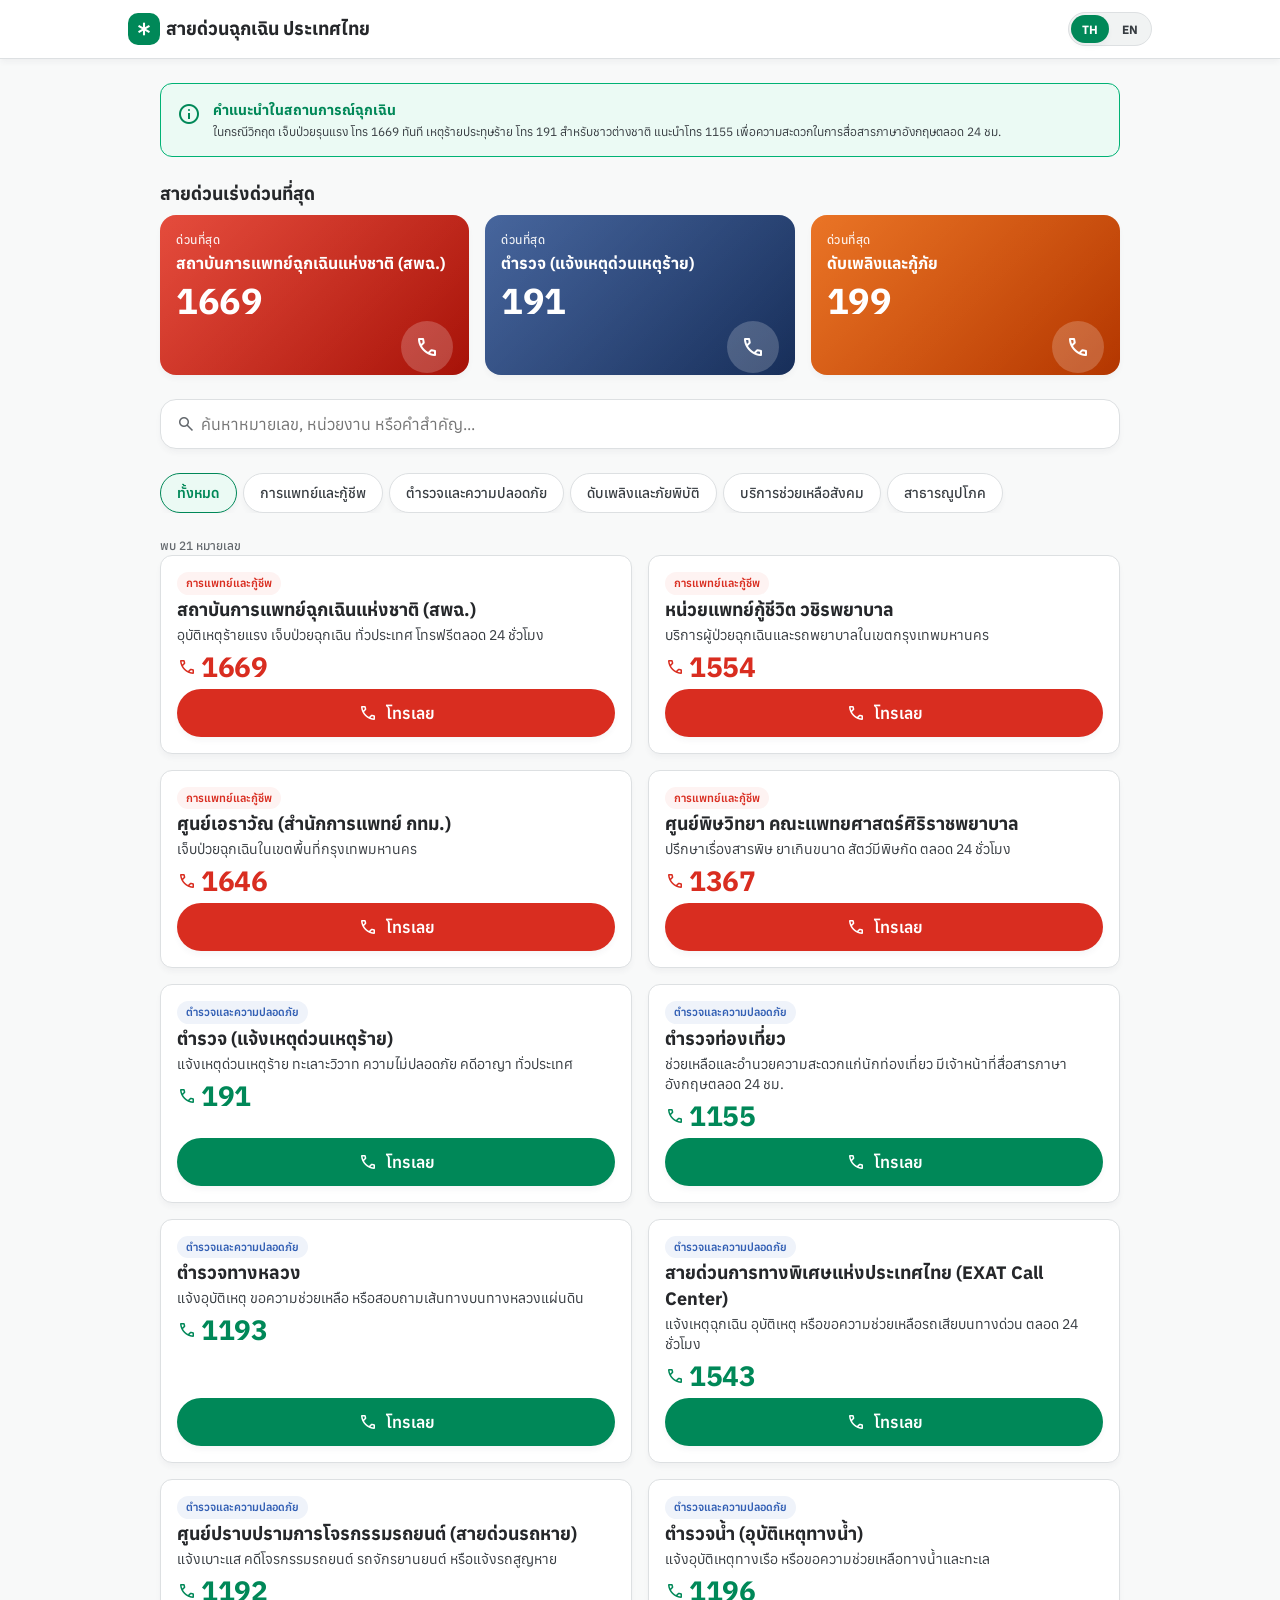
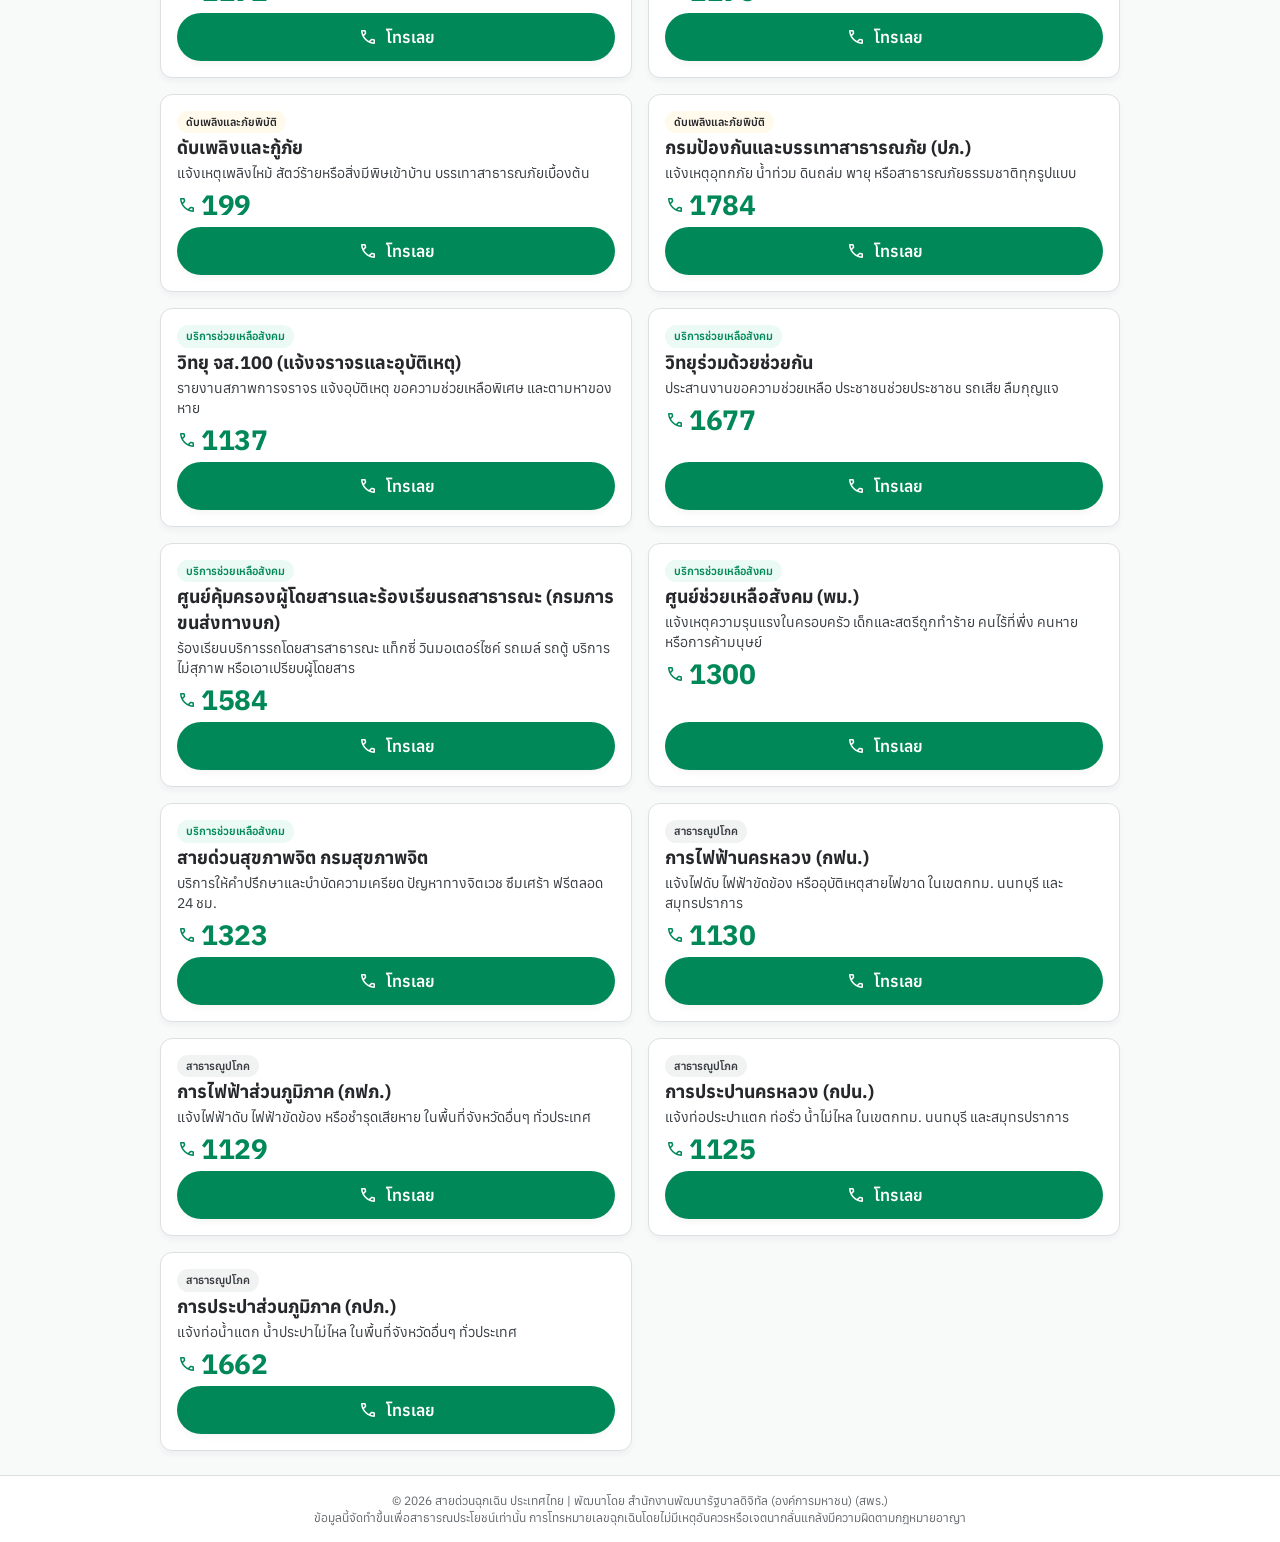
==== simple-sdk.html @ 2b245979 "feat: add simple-sdk.html with s=profile openMiniApp logic" ====
<!DOCTYPE html>
<html lang="th">
<head>
  <meta charset="UTF-8">
  <meta name="viewport" content="width=device-width, initial-scale=1.0">
  
  <!-- Primary Meta Tags -->
  <title>สายด่วนฉุกเฉิน ประเทศไทย | Thailand Emergency Hotlines</title>
  <meta name="title" content="สายด่วนฉุกเฉิน ประเทศไทย | Thailand Emergency Hotlines">
  <meta name="description" content="โทรออกทันทีในหนึ่งคลิก รวบรวมหมายเลขสายด่วนฉุกเฉินที่จำเป็นที่สุดสำหรับทุกคนในประเทศไทย เช่น กู้ชีพ 1669, ตำรวจ 191, ดับเพลิง 199, ตำรวจท่องเที่ยว 1155 และอื่น ๆ ครอบคลุมบริการทางการแพทย์ ความปลอดภัย คดีอาญา และสาธารณูปโภค">
  <meta name="keywords" content="สายด่วน, เบอร์ฉุกเฉิน, เบอร์โทรฉุกเฉิน, ประเทศไทย, 1669, 191, 199, 1155, ดับเพลิง, ตำรวจ, กู้ชีพ, โรงพยาบาล, รถพยาบาล, ไฟดับ, น้ำไม่ไหล, จส100">
  <meta name="author" content="CZP Citizen Portal">
  <meta name="robots" content="index, follow">
  
  <!-- Open Graph / Facebook -->
  <meta property="og:type" content="website">
  <meta property="og:url" content="https://emergency-call-th.web.app/">
  <meta property="og:title" content="สายด่วนฉุกเฉิน ประเทศไทย | Thailand Emergency Hotlines">
  <meta property="og:description" content="โทรออกทันทีในหนึ่งคลิก รวบรวมหมายเลขสายด่วนฉุกเฉินที่จำเป็นที่สุดสำหรับทุกคนในประเทศไทย ครอบคลุมการแพทย์ กู้ชีพ ดับเพลิง ตำรวจ และสาธารณูปโภค">
  <meta property="og:image" content="_media/og-image.png">
  <meta property="og:image:alt" content="Thailand Emergency Call List - เบอร์โทรฉุกเฉินไทย">

  <!-- Twitter / X -->
  <meta property="twitter:card" content="summary_large_image">
  <meta property="twitter:url" content="https://emergency-call-th.web.app/">
  <meta property="twitter:title" content="สายด่วนฉุกเฉิน ประเทศไทย | Thailand Emergency Hotlines">
  <meta property="twitter:description" content="โทรออกทันทีในหนึ่งคลิก รวบรวมหมายเลขสายด่วนฉุกเฉินที่จำเป็นที่สุดสำหรับทุกคนในประเทศไทย ครอบคลุมการแพทย์ กู้ชีพ ดับเพลิง ตำรวจ และสาธารณูปโภค">
  <meta property="twitter:image" content="_media/og-image.png">

  <!-- Stylings -->
  <link rel="stylesheet" href="style.css">
  <link rel="stylesheet" href="https://fonts.googleapis.com/css2?family=Material+Symbols+Outlined">
  
  <!-- Favicon -->
  <link rel="apple-touch-icon" sizes="180x180" href="favicon/apple-touch-icon.png">
  <link rel="icon" type="image/png" sizes="32x32" href="favicon/favicon-32x32.png">
  <link rel="icon" type="image/png" sizes="16x16" href="favicon/favicon-16x16.png">
  <link rel="manifest" href="favicon/site.webmanifest">
  <link rel="icon" type="image/x-icon" href="favicon/favicon.ico">

</head>
<body>

  <!-- Screen Reader Announcements (a11y) -->
  <div id="a11y-announcer" class="sr-only" aria-live="polite" aria-atomic="true"></div>

  <div class="app-container">
    
    <!-- Sticky Header -->
    <header class="sticky-header">
      <div class="header-content">
        <a href="#" class="logo-container" aria-label="Thailand Emergency Hotlines Home">
          <div class="logo-icon" aria-hidden="true">
            <!-- Red Cross / Shield Icon -->
            <span class="material-symbols-outlined">emergency</span>
          </div>
          <div class="logo-text">
            <h1 id="main-title">สายด่วนฉุกเฉิน ประเทศไทย</h1>
            <p id="main-subtitle">โทรออกทันทีในหนึ่งคลิก เฉพาะหมายเลขที่จำเป็น</p>
          </div>
        </a>
        
        <!-- Language Selectors -->
        <div class="header-actions">
          <nav aria-label="Language Selector">
            <button id="lang-th" class="btn-toggle active" aria-label="เปลี่ยนภาษาเป็นไทย">TH</button>
            <button id="lang-en" class="btn-toggle" aria-label="Change language to English">EN</button>
          </nav>
        </div>
      </div>
    </header>

    <!-- Main Content Panel -->
    <main class="main-content">
      
      <!-- Security Guideline Banner -->
      <article class="info-banner" aria-labelledby="info-banner-title">
        <div class="info-banner-icon" aria-hidden="true">
          <span class="material-symbols-outlined">info</span>
        </div>
        <div class="info-banner-text">
          <h3 id="info-banner-title">คำแนะนำในสถานการณ์ฉุกเฉิน</h3>
          <p id="info-banner-desc">ในกรณีวิกฤต เจ็บป่วยรุนแรง โทร 1669 ทันที เหตุร้ายประทุษร้าย โทร 191 สำหรับชาวต่างชาติ แนะนำโทร 1155 เพื่อความสะดวกในการสื่อสารภาษาอังกฤษตลอด 24 ชม.</p>
        </div>
      </article>

      <!-- Quick Emergency Calling Grid -->
      <section class="quick-calls-section" aria-labelledby="quick-call-title">
        <h2 id="quick-call-title" class="section-title">
          <span class="material-symbols-outlined">error</span>
          สายด่วนเร่งด่วนที่สุด
        </h2>
        <div class="quick-calls-grid" id="quick-calls-container">
          <!-- Populated by JavaScript -->
        </div>
      </section>

      <!-- Interactive Search -->
      <section class="search-section" aria-label="Search Container">
        <div class="search-wrapper">
          <span class="search-icon" aria-hidden="true">
            <span class="material-symbols-outlined">search</span>
          </span>
          <input type="search" id="search-bar" class="search-input" placeholder="ค้นหาหมายเลข, หน่วยงาน หรือคีย์เวิร์ด..." aria-label="ค้นหาเบอร์โทรศัพท์ฉุกเฉิน">
          <button id="clear-search-btn" class="search-clear-btn" type="button" aria-label="ล้างคำค้นหา">
            <span class="material-symbols-outlined">close</span>
          </button>
        </div>
      </section>

      <!-- Category Filter Tabs Navigation -->
      <nav class="category-nav" aria-label="หมวดหมู่สายด่วน">
        <ul class="category-list" id="category-list" role="tablist">
          <!-- Populated by JavaScript -->
        </ul>
      </nav>

      <!-- Standard Emergency Hotlines Cards Grid -->
      <section class="results-section" aria-label="Emergency Hotlines List">
        <div class="results-header">
          <span id="results-count" aria-live="polite">กำลังโหลดสายด่วน...</span>
        </div>
        
        <div class="numbers-grid" id="numbers-grid">
          <!-- Populated by JavaScript -->
        </div>

        <!-- Empty State Container -->
        <div class="empty-state" id="empty-state" style="display: none;">
          <div class="empty-state-icon" aria-hidden="true">
            <span class="material-symbols-outlined">search_off</span>
          </div>
          <h3 class="empty-state-title" id="empty-state-title">ไม่พบข้อมูลที่ตรงกับการค้นหา</h3>
          <p class="empty-state-desc" id="empty-state-desc">ลองพิมพ์คำสำคัญอื่น หรือรีเซ็ตการค้นหา</p>
        </div>
      </section>

    </main>

    <!-- Page Footer -->
    <footer class="sticky-footer">
      <div class="footer-content">
        <div id="footer-text">&copy; 2026 สายด่วนฉุกเฉิน ประเทศไทย</div>
        <div id="footer-disclaimer" class="footer-disclaimer">ข้อมูลนี้จัดทำขึ้นเพื่อสาธารณประโยชน์เท่านั้น การโทรหมายเลขฉุกเฉินโดยไม่มีเหตุอันควรมีความผิดตามกฎหมาย</div>
      </div>
    </footer>

  <!-- Scripts -->
  <script src="https://czp.dga.or.th/cportal/sdk/iu/v5/sdk.js"></script>
  <script src="app.js" defer></script>
  <script>
    document.addEventListener("DOMContentLoaded", () => {
      // Intercept any click leading to tel:1669
      document.addEventListener("click", (e) => {
        const callLink = e.target.closest('a[href^="tel:1669"]');
        if (callLink) {
          const urlParams = new URLSearchParams(window.location.search);
          if (urlParams.get('s') === 'profile') {
            e.preventDefault();
            if (window.openMiniApp) {
              window.openMiniApp("xxxxx");
            } else {
              console.warn("window.openMiniApp is not defined, calling 1669 directly.");
              window.location.href = "tel:1669";
            }
          }
        }
      });
    });
  </script>
</body>
</html>
---- style.css ----
@import url('https://fonts.googleapis.com/css2?family=Anuphan:wght@100;200;300;400;500;600;700;800;900&display=swap');

.material-symbols-outlined {
  font-size: 24px;
  width: 1em;
  height: 1em;
  display: inline-flex;
  align-items: center;
  justify-content: center;
  vertical-align: middle;
  line-height: 1;
}

/* Material Symbols Overrides by Selector */
.search-icon .material-symbols-outlined {
  font-size: 20px;
}

.search-clear-btn .material-symbols-outlined {
  font-size: 18px;
}

.empty-state-icon .material-symbols-outlined {
  font-size: 48px;
}

.patient-card-icon .material-symbols-outlined {
  font-size: 28px;
}

.upload-icon {
  font-size: 28px;
  width: 28px;
  height: 28px;
}

.photo-remove-btn .material-symbols-outlined {
  font-size: 18px;
}

.location-banner-icon .material-symbols-outlined {
  font-size: 24px;
}

:root {
  /* Colors - Palette Tokens */
  --primary-30-base: #008858;
  --primary-40: #00b274;
  --primary-95: #ebfaf4;
  --secondary-40-main: #325fb4;
  --secondary-90: #dfe7f6;
  --secondary-95: #eff3fa;
  --neutral-0: #000000;
  --neutral-10: #151618;
  --neutral-20: #25272a;
  --neutral-25: #2a2d31;
  --neutral-30: #2f3337;
  --neutral-40: #373c41;
  --neutral-50: #3d4349;
  --neutral-60: #62676c;
  --neutral-70: #8b9094;
  --neutral-80: #b4b8bb;
  --neutral-90: #dde0e2;
  --neutral-94: #ebecee;
  --neutral-96: #f1f3f3;
  --neutral-98: #f8f9f9;
  --neutral-100: #ffffff;
  
  --danger-40: #d92d20;
  --danger-95: #fef3f2;
  --positive-50: #17b26a;
  --positive-95: #ecfdf3;
  --warning-50: #f79009;
  --warning-95: #fffaeb;

  /* Semantic Colors */
  --canvas-default: var(--neutral-98);
  --canvas-white: var(--neutral-100);
  --background-primary-dark: var(--primary-30-base);
  --background-primary-lighter: var(--primary-95);
  --background-secondary-medium: var(--secondary-40-main);
  --background-neutral-lighter: var(--neutral-100);
  --background-neutral-light: var(--neutral-98);
  --background-neutral-medium: var(--neutral-96);
  --background-neutral-dark: var(--neutral-94);
  --background-negative-solid: var(--danger-40);
  --background-negative-light: var(--danger-95);
  --background-positive-medium: var(--positive-50);
  --background-positive-light: var(--positive-95);
  --background-warning-medium: var(--warning-50);
  --background-warning-light: var(--warning-95);

  --foreground-neutral-default: var(--neutral-20);
  --foreground-neutral-light: var(--neutral-40);
  --foreground-neutral-lighter: var(--neutral-60);
  --foreground-primary-default: var(--primary-30-base);
  --foreground-secondary-default: var(--secondary-40-main);
  --foreground-negative-default: var(--danger-40);
  
  --stroke-neutral-default: var(--neutral-90);
  --stroke-neutral-lighter: var(--neutral-94);
  --stroke-primary-default: var(--primary-30-base);

  /* Spacing Scale */
  --spacing-none: 0px;
  --spacing-xxs: 2px;
  --spacing-xs: 4px;
  --spacing-sm: 6px;
  --spacing-md: 8px;
  --spacing-lg: 12px;
  --spacing-xl: 16px;
  --spacing-2xl: 20px;
  --spacing-3xl: 24px;
  --spacing-4xl: 32px;
  --spacing-5xl: 40px;
  --spacing-6xl: 48px;

  /* Border Radius Scale */
  --radius-none: 0px;
  --radius-xxs: 2px;
  --radius-xs: 4px;
  --radius-sm: 6px;
  --radius-md: 8px;
  --radius-lg: 10px;
  --radius-xl: 12px;
  --radius-2xl: 16px;
  --radius-3xl: 20px;
  --radius-4xl: 24px;
  --radius-full: 1000px;

  /* Shadows */
  --shadow-custom: 0 4px 6px -1px rgba(62, 67, 76, 0.05);
  --shadow-custom-lg: 0 10px 15px -3px rgba(62, 67, 76, 0.1), 0 4px 6px -2px rgba(62, 67, 76, 0.05);
  --shadow-custom-xl: 0 20px 25px -5px rgba(62, 67, 76, 0.1), 0 10px 10px -5px rgba(62, 67, 76, 0.04);

  /* Typography scale */
  --font-size-label-s: 11px;     --line-height-label-s: 16px;
  --font-size-body-s: 12px;      --line-height-body-s: 16px;
  --font-size-label-m: 12px;     --line-height-label-m: 18px;
  --font-size-title-s: 14px;     --line-height-title-s: 20px;
  --font-size-body-m: 14px;      --line-height-body-m: 20px;
  --font-size-label-l: 14px;     --line-height-label-l: 21px;
  --font-size-title-m: 16px;     --line-height-title-m: 24px;
  --font-size-body-l: 16px;      --line-height-body-l: 24px;
  --font-size-label-xl: 16px;    --line-height-label-xl: 24px;
  --font-size-title-l: 18px;     --line-height-title-l: 26px;
  --font-size-headline-s: 24px;  --line-height-headline-s: 32px;
  --font-size-headline-m: 28px;  --line-height-headline-m: 36px;
  --font-size-headline-l: 32px;  --line-height-headline-l: 40px;
  --font-size-display-s: 36px;   --line-height-display-s: 44px;
}

/* Global Reset & Base */
*, *::before, *::after {
  box-sizing: border-box;
  margin: 0;
  padding: 0;
}

body {
  font-family: 'Anuphan', -apple-system, BlinkMacSystemFont, "Segoe UI", Roboto, Helvetica, Arial, sans-serif;
  background-color: var(--canvas-default);
  color: var(--foreground-neutral-default);
  line-height: 1.5;
  -webkit-font-smoothing: antialiased;
  -moz-osx-font-smoothing: grayscale;
}

/* Scrollbar styling */
::-webkit-scrollbar {
  width: 6px;
  height: 6px;
}
::-webkit-scrollbar-track {
  background: var(--background-neutral-light);
}
::-webkit-scrollbar-thumb {
  background: var(--stroke-neutral-default);
  border-radius: var(--radius-full);
}
::-webkit-scrollbar-thumb:hover {
  background: var(--foreground-neutral-lighter);
}

/* Screen reader only utility class */
.sr-only {
  position: absolute;
  width: 1px;
  height: 1px;
  padding: 0;
  margin: -1px;
  overflow: hidden;
  clip: rect(0, 0, 0, 0);
  white-space: nowrap;
  border-width: 0;
}

/* Page Layout */
.app-container {
  display: flex;
  flex-direction: column;
  min-height: 100vh;
}

.sticky-header {
  position: sticky;
  top: 0;
  z-index: 100;
  background-color: var(--background-neutral-lighter);
  border-bottom: 1px solid var(--stroke-neutral-default);
  box-shadow: var(--shadow-custom);
  padding: var(--spacing-md) var(--spacing-xl);
}

.header-content {
  display: flex;
  justify-content: space-between;
  align-items: center;
  max-width: 1024px;
  margin: 0 auto;
  width: 100%;
}

.logo-container {
  display: flex;
  align-items: center;
  gap: var(--spacing-sm);
  text-decoration: none;
  color: inherit;
}

.logo-icon {
  background-color: var(--background-primary-dark);
  color: var(--neutral-100);
  width: 32px;
  height: 32px;
  border-radius: var(--radius-lg);
  display: flex;
  align-items: center;
  justify-content: center;
  flex-shrink: 0;
  transition: all 0.2s ease;
}

.logo-icon svg,
.logo-icon .material-symbols-outlined {
  width: 18px;
  height: 18px;
  font-size: 18px;
  fill: currentColor;
}

.logo-text h1 {
  font-size: 14px;
  line-height: 1.2;
  font-weight: 700;
  color: var(--foreground-neutral-default);
  white-space: nowrap;
  transition: all 0.2s ease;
}

.logo-text p {
  display: none;
  font-size: var(--font-size-label-s);
  line-height: var(--line-height-label-s);
  color: var(--foreground-neutral-lighter);
}

/* Action Controls & Unified Segmented Language Toggle */
.header-actions {
  display: flex;
  align-items: center;
}

.header-actions nav {
  display: flex;
  background-color: var(--background-neutral-medium);
  border: 1px solid var(--stroke-neutral-default);
  border-radius: var(--radius-full);
  padding: 2px;
  gap: 2px;
}

.btn-toggle {
  background-color: transparent;
  border: none;
  color: var(--foreground-neutral-light);
  cursor: pointer;
  font-family: inherit;
  font-size: var(--font-size-label-m);
  font-weight: 700;
  height: 28px;
  width: 38px;
  padding: 0;
  border-radius: var(--radius-full);
  display: flex;
  align-items: center;
  justify-content: center;
  transition: all 0.2s cubic-bezier(0.16, 1, 0.3, 1);
}

.btn-toggle:hover {
  color: var(--foreground-neutral-default);
}

.btn-toggle:focus-visible {
  outline: 2px solid var(--stroke-primary-default);
  outline-offset: 2px;
}

.btn-toggle.active {
  background-color: var(--background-primary-dark);
  color: var(--neutral-100);
  box-shadow: var(--shadow-custom);
}

/* Responsive adjustments for extremely small screens */
@media (max-width: 360px) {
  .logo-text h1 {
    font-size: 12px;
  }
  .logo-icon {
    width: 28px;
    height: 28px;
  }
  .logo-icon svg,
  .logo-icon .material-symbols-outlined {
    width: 14px;
    height: 14px;
    font-size: 14px;
  }
}

/* Main Content Wrapper */
.main-content {
  flex: 1;
  padding: var(--spacing-xl);
  max-width: 1024px;
  width: 100%;
  margin: 0 auto;
  display: flex;
  flex-direction: column;
  gap: var(--spacing-2xl);
}

/* Search Bar Styles */
.search-section {
  position: relative;
  width: 100%;
}

.search-wrapper {
  position: relative;
  display: flex;
  align-items: center;
}

.search-icon {
  position: absolute;
  left: var(--spacing-xl);
  color: var(--foreground-neutral-lighter);
  pointer-events: none;
  display: flex;
  align-items: center;
}

.search-input {
  width: 100%;
  padding: var(--spacing-lg) var(--spacing-lg) var(--spacing-lg) calc(var(--spacing-xl) * 2.5);
  font-family: inherit;
  font-size: var(--font-size-body-l);
  line-height: var(--line-height-body-l);
  color: var(--neutral-10);
  background-color: var(--canvas-white);
  border: 1px solid var(--stroke-neutral-default);
  border-radius: var(--radius-2xl);
  box-shadow: var(--shadow-custom);
  transition: all 0.2s ease;
}

.search-input:focus {
  outline: none;
  border-color: var(--stroke-primary-default);
  box-shadow: 0 0 0 4px var(--primary-95);
}

.search-clear-btn {
  position: absolute;
  right: var(--spacing-lg);
  background: none;
  border: none;
  color: var(--foreground-neutral-lighter);
  cursor: pointer;
  padding: var(--spacing-xs);
  border-radius: var(--radius-full);
  display: none; /* Controlled by JS */
  align-items: center;
  justify-content: center;
}

.search-clear-btn:hover {
  background-color: var(--background-neutral-medium);
  color: var(--foreground-neutral-default);
}

/* Info Banner */
.info-banner {
  background-color: var(--background-primary-lighter);
  border: 1px solid var(--primary-40);
  border-radius: var(--radius-xl);
  padding: var(--spacing-xl);
  display: flex;
  gap: var(--spacing-lg);
  align-items: flex-start;
  transition: all 0.3s ease;
}

.info-banner-icon {
  color: var(--foreground-primary-default);
  flex-shrink: 0;
  display: flex;
  align-items: center;
  margin-top: 2px;
}

.info-banner-text h3 {
  font-size: var(--font-size-title-s);
  line-height: var(--line-height-title-s);
  font-weight: 700;
  color: var(--foreground-primary-default);
  margin-bottom: var(--spacing-xs);
}

.info-banner-text p {
  font-size: var(--font-size-body-s);
  line-height: var(--line-height-body-s);
  color: var(--foreground-neutral-light);
}

/* Quick Calls Grid */
.quick-calls-section {
  display: flex;
  flex-direction: column;
  gap: var(--spacing-md);
}

.section-title {
  font-size: var(--font-size-title-l);
  line-height: var(--line-height-title-l);
  font-weight: 700;
  color: var(--foreground-neutral-default);
  display: flex;
  align-items: center;
  gap: var(--spacing-sm);
}

.section-title svg,
.section-title .material-symbols-outlined {
  color: var(--foreground-primary-default);
  font-size: 20px;
}

.quick-calls-grid {
  display: grid;
  grid-template-columns: 1fr;
  gap: var(--spacing-md);
}

/* Quick Card styling */
.quick-card {
  text-decoration: none;
  color: inherit;
  border-radius: var(--radius-2xl);
  padding: var(--spacing-xl);
  display: flex;
  justify-content: space-between;
  align-items: center;
  position: relative;
  overflow: hidden;
  box-shadow: var(--shadow-custom);
  transition: transform 0.2s cubic-bezier(0.16, 1, 0.3, 1), box-shadow 0.2s ease;
}

.quick-card::before {
  content: '';
  position: absolute;
  top: 0;
  left: 0;
  width: 100%;
  height: 100%;
  background: linear-gradient(135deg, rgba(255,255,255,0.15) 0%, rgba(255,255,255,0) 100%);
  pointer-events: none;
}

.quick-card:hover {
  transform: translateY(-2px);
  box-shadow: var(--shadow-custom-lg);
}

.quick-card:active {
  transform: translateY(0);
}

.quick-card:focus-visible {
  outline: 3px solid var(--foreground-neutral-default);
  outline-offset: 2px;
}

/* Themed backgrounds for quick calls */
.quick-card.medical {
  background: linear-gradient(135deg, #e02d1b 0%, #a61208 100%);
  color: var(--neutral-100);
}
.quick-card.police {
  background: linear-gradient(135deg, #274b8c 0%, #172e59 100%);
  color: var(--neutral-100);
}
.quick-card.fire {
  background: linear-gradient(135deg, #e65c00 0%, #b33600 100%);
  color: var(--neutral-100);
}
.quick-card.tourist {
  background: linear-gradient(135deg, #008858 0%, #004d31 100%);
  color: var(--neutral-100);
}

.quick-card-info {
  display: flex;
  flex-direction: column;
  gap: var(--spacing-xxs);
}

.quick-card-label {
  font-size: var(--font-size-label-m);
  font-weight: 500;
  text-transform: uppercase;
  opacity: 0.9;
  letter-spacing: 0.5px;
}

.quick-card-dept {
  font-size: var(--font-size-title-m);
  font-weight: 700;
  line-height: var(--line-height-title-m);
}

.quick-card-number {
  font-size: var(--font-size-display-s);
  font-weight: 900;
  line-height: 1.1;
  letter-spacing: -0.5px;
  margin-top: var(--spacing-xs);
}

.quick-card-call-icon {
  background-color: rgba(255, 255, 255, 0.2);
  width: 52px;
  height: 52px;
  border-radius: var(--radius-full);
  display: flex;
  align-items: center;
  justify-content: center;
  color: var(--neutral-100);
  transition: background-color 0.2s ease;
  flex-shrink: 0;
}

.quick-card:hover .quick-card-call-icon {
  background-color: rgba(255, 255, 255, 0.35);
}

/* Category Filter Navigation */
.category-nav {
  overflow-x: auto;
  scrollbar-width: none; /* Firefox */
  margin: 0 calc(var(--spacing-xl) * -1);
  padding: var(--spacing-xs) var(--spacing-xl);
}

.category-nav::-webkit-scrollbar {
  display: none; /* Safari/Chrome */
}

.category-list {
  display: flex;
  gap: var(--spacing-sm);
  list-style: none;
  width: max-content;
}

.category-tab {
  background-color: var(--canvas-white);
  border: 1px solid var(--stroke-neutral-default);
  color: var(--foreground-neutral-light);
  cursor: pointer;
  font-family: inherit;
  font-size: var(--font-size-body-m);
  font-weight: 500;
  height: 40px;
  padding: 0 var(--spacing-xl);
  border-radius: var(--radius-full);
  white-space: nowrap;
  display: flex;
  align-items: center;
  transition: all 0.2s ease;
  box-shadow: var(--shadow-custom);
}

.category-tab:hover {
  background-color: var(--background-neutral-medium);
  color: var(--foreground-neutral-default);
}

.category-tab:focus-visible {
  outline: 2px solid var(--stroke-primary-default);
  outline-offset: 2px;
}

.category-tab.active {
  background-color: var(--background-primary-lighter);
  color: var(--foreground-primary-default);
  border-color: var(--stroke-primary-default);
  font-weight: 600;
}

/* Cards Section */
.results-header {
  display: flex;
  justify-content: space-between;
  align-items: center;
  font-size: var(--font-size-body-s);
  color: var(--foreground-neutral-lighter);
  font-weight: 500;
}

.numbers-grid {
  display: grid;
  grid-template-columns: 1fr;
  gap: var(--spacing-md);
}

/* Standard Number Card */
.number-card {
  background-color: var(--canvas-white);
  border: 1px solid var(--stroke-neutral-default);
  border-radius: var(--radius-xl);
  padding: var(--spacing-xl);
  display: flex;
  flex-direction: column;
  gap: var(--spacing-md);
  box-shadow: var(--shadow-custom);
  transition: all 0.2s ease;
}

.number-card:hover {
  border-color: var(--stroke-neutral-default);
  box-shadow: var(--shadow-custom-lg);
}

.number-card-top {
  display: flex;
  justify-content: space-between;
  align-items: flex-start;
  gap: var(--spacing-md);
}

.number-card-main {
  display: flex;
  flex-direction: column;
  gap: var(--spacing-xxs);
}

.badge {
  display: inline-flex;
  align-items: center;
  border-radius: var(--radius-full);
  font-size: var(--font-size-label-s);
  font-weight: 600;
  padding: var(--spacing-xxs) var(--spacing-md);
  border: 1px solid transparent;
  width: fit-content;
}

.badge.medical {
  background-color: var(--danger-95);
  color: var(--danger-40);
}

.badge.police {
  background-color: var(--secondary-95);
  color: var(--secondary-40-main);
}

.badge.fire {
  background-color: var(--background-warning-light);
  color: var(--foreground-warning-default);
}

.badge.public {
  background-color: var(--background-primary-lighter);
  color: var(--foreground-primary-default);
}

.badge.utility {
  background-color: var(--background-neutral-medium);
  color: var(--foreground-neutral-light);
}

.number-card-title {
  font-size: var(--font-size-title-l);
  font-weight: 700;
  color: var(--foreground-neutral-default);
  line-height: var(--line-height-title-l);
}

.number-card-desc {
  font-size: var(--font-size-body-m);
  line-height: var(--line-height-body-m);
  color: var(--foreground-neutral-light);
}

.number-card-hotline {
  font-size: var(--font-size-headline-m);
  font-weight: 900;
  color: var(--foreground-primary-default);
  line-height: 1;
  letter-spacing: -0.5px;
  display: flex;
  align-items: center;
  gap: var(--spacing-xs);
}

.number-card-hotline svg,
.number-card-hotline .icon-call,
.number-card-hotline .material-symbols-outlined {
  width: 20px;
  height: 20px;
  font-size: 20px;
}

/* Call Button (Pill shaped, min 48px height) */
.btn-call {
  background-color: var(--primary-30-base);
  color: var(--neutral-100);
  border: none;
  cursor: pointer;
  font-family: inherit;
  font-size: var(--font-size-body-l);
  font-weight: 600;
  min-height: 48px;
  width: 100%;
  border-radius: var(--radius-full);
  display: inline-flex;
  align-items: center;
  justify-content: center;
  gap: var(--spacing-md);
  text-decoration: none;
  transition: background-color 0.2s ease, transform 0.1s ease;
  box-shadow: var(--shadow-custom);
}

.btn-call:hover {
  background-color: var(--primary-40);
}

.btn-call:active {
  transform: scale(0.98);
}

.btn-call:focus-visible {
  outline: 2px solid var(--stroke-primary-default);
  outline-offset: 2px;
}

/* Call button medical overrides */
.number-card.medical .btn-call {
  background-color: var(--danger-40);
}
.number-card.medical .btn-call:hover {
  background-color: #f04438;
}
.number-card.medical .number-card-hotline {
  color: var(--danger-40);
}

/* Empty State */
.empty-state {
  display: flex;
  flex-direction: column;
  align-items: center;
  justify-content: center;
  padding: var(--spacing-5xl) var(--spacing-xl);
  text-align: center;
  background-color: var(--canvas-white);
  border-radius: var(--radius-xl);
  border: 1px dashed var(--stroke-neutral-default);
  gap: var(--spacing-md);
  margin-top: var(--spacing-xl);
}

.empty-state-icon {
  color: var(--foreground-neutral-lighter);
  margin-bottom: var(--spacing-sm);
}

.empty-state-title {
  font-size: var(--font-size-title-l);
  font-weight: 700;
  color: var(--foreground-neutral-default);
}

.empty-state-desc {
  font-size: var(--font-size-body-m);
  color: var(--foreground-neutral-lighter);
  max-width: 320px;
}

/* Footer styling */
.sticky-footer {
  background-color: var(--background-neutral-lighter);
  border-top: 1px solid var(--stroke-neutral-default);
  padding: var(--spacing-xl);
  text-align: center;
  font-size: var(--font-size-body-s);
  color: var(--foreground-neutral-lighter);
  margin-top: auto;
}

.footer-content {
  max-width: 1024px;
  margin: 0 auto;
}

.footer-disclaimer {
  line-height: var(--line-height-label-s);
}

/* DESKTOP STYLING (Breakpoints - 1024px and above) */
@media (min-width: 1024px) {
  .sticky-header {
    padding: var(--spacing-lg) var(--spacing-4xl);
  }

  .logo-text h1 {
    font-size: var(--font-size-title-l);
    line-height: var(--line-height-title-l);
  }

  .main-content {
    padding: var(--spacing-3xl) var(--spacing-4xl);
    gap: var(--spacing-3xl);
  }

  .quick-calls-grid {
    grid-template-columns: repeat(3, 1fr);
    gap: var(--spacing-xl);
  }

  .quick-card {
    padding: var(--spacing-xl);
    height: 160px;
    align-items: flex-start;
    flex-direction: column;
    justify-content: space-between;
  }

  .quick-card-call-icon {
    align-self: flex-end;
  }

  .category-nav {
    margin: 0;
    padding: 0;
  }

  .numbers-grid {
    grid-template-columns: repeat(2, 1fr);
    gap: var(--spacing-xl);
  }

  .number-card {
    flex-direction: column;
    justify-content: space-between;
    height: 100%;
  }

  .number-card-top {
    flex-direction: column;
    width: 100%;
  }

  .btn-call {
    margin-top: auto;
  }

}

/* ==========================================================================
   1669 Emergency Reporting Modal
   ========================================================================== */

.modal-backdrop {
  position: fixed;
  top: 0;
  left: 0;
  width: 100%;
  height: 100%;
  background-color: rgba(21, 22, 24, 0.7);
  backdrop-filter: blur(8px);
  display: flex;
  justify-content: center;
  align-items: center;
  z-index: 1500;
  padding: var(--spacing-md);
  box-sizing: border-box;
  animation: fadeIn 0.3s ease-out;
}

.modal-container {
  background-color: var(--canvas-white);
  border-radius: var(--radius-xl);
  width: 100%;
  max-width: 500px;
  max-height: 90vh;
  display: flex;
  flex-direction: column;
  box-shadow: 0 20px 25px -5px rgba(0, 0, 0, 0.15), 0 10px 10px -5px rgba(0, 0, 0, 0.04);
  animation: slideUp 0.3s cubic-bezier(0.16, 1, 0.3, 1);
  overflow: hidden;
  border: 1px solid var(--neutral-90);
}

@keyframes fadeIn {
  from { opacity: 0; }
  to { opacity: 1; }
}

@keyframes slideUp {
  from { transform: translateY(20px); opacity: 0; }
  to { transform: translateY(0); opacity: 1; }
}

.modal-header {
  display: flex;
  justify-content: space-between;
  align-items: center;
  padding: var(--spacing-lg) var(--spacing-xl);
  border-bottom: 1px solid var(--neutral-94);
}

.modal-header-title {
  font-family: var(--font-family-sans);
  font-size: var(--font-size-title-m);
  line-height: var(--line-height-title-m);
  font-weight: 700;
  color: var(--text-dark-primary);
  margin: 0;
}

.modal-close-btn {
  background: none;
  border: none;
  color: var(--text-dark-secondary);
  cursor: pointer;
  width: 36px;
  height: 36px;
  display: flex;
  align-items: center;
  justify-content: center;
  border-radius: var(--radius-full);
  transition: background-color 0.2s, color 0.2s;
}

.modal-close-btn:hover {
  background-color: var(--neutral-94);
  color: var(--text-dark-primary);
}

.modal-body {
  padding: var(--spacing-xl);
  overflow-y: auto;
  display: flex;
  flex-direction: column;
  gap: var(--spacing-xl);
}

/* Fast Call Button */
.fast-call-wrapper {
  display: flex;
  flex-direction: column;
  align-items: center;
  text-align: center;
  width: 100%;
}

.btn-fast-call {
  display: flex;
  align-items: center;
  justify-content: center;
  gap: var(--spacing-md);
  background-color: var(--danger-40);
  color: var(--neutral-100);
  width: 100%;
  padding: var(--spacing-lg);
  border-radius: var(--radius-full);
  font-family: var(--font-family-sans);
  font-size: var(--font-size-body-l);
  font-weight: 700;
  text-decoration: none;
  box-shadow: 0 4px 6px -1px rgba(217, 45, 32, 0.2), 0 2px 4px -1px rgba(217, 45, 32, 0.1);
  transition: background-color 0.2s, transform 0.1s, box-shadow 0.2s;
}

.btn-fast-call:hover {
  background-color: #b92217;
  box-shadow: 0 10px 15px -3px rgba(217, 45, 32, 0.3);
}

.btn-fast-call:active {
  transform: scale(0.98);
}

.btn-fast-call svg,
.btn-fast-call .icon-call {
  animation: shakePhone 2s infinite ease-in-out;
}

@keyframes shakePhone {
  0%, 100% { transform: rotate(0); }
  10%, 30%, 50%, 70%, 90% { transform: rotate(-10deg); }
  20%, 40%, 60%, 80% { transform: rotate(10deg); }
}

.fast-call-hint {
  font-family: var(--font-family-sans);
  font-size: var(--font-size-body-s);
  color: var(--text-dark-secondary);
  margin: var(--spacing-xs) 0 0 0;
}

/* Divider */
.modal-divider {
  display: flex;
  align-items: center;
  text-align: center;
  width: 100%;
  color: var(--text-dark-secondary);
  font-family: var(--font-family-sans);
  font-size: var(--font-size-body-s);
  font-weight: 500;
}

.modal-divider::before,
.modal-divider::after {
  content: '';
  flex: 1;
  border-bottom: 1px dashed var(--neutral-80);
}

.modal-divider:not(:empty)::before {
  margin-right: var(--spacing-md);
}

.modal-divider:not(:empty)::after {
  margin-left: var(--spacing-md);
}

/* Forms */
.form-group {
  display: flex;
  flex-direction: column;
  gap: var(--spacing-sm);
  width: 100%;
}

.form-label {
  font-family: var(--font-family-sans);
  font-size: var(--font-size-body-m);
  font-weight: 600;
  color: var(--text-dark-primary);
}

.form-input {
  width: 100%;
  box-sizing: border-box;
  padding: var(--spacing-md);
  border: 1px solid var(--neutral-80);
  border-radius: var(--radius-md);
  font-family: var(--font-family-sans);
  font-size: var(--font-size-body-m);
  background-color: var(--canvas-white);
  color: var(--text-dark-primary);
  outline: none;
  transition: border-color 0.2s, box-shadow 0.2s;
}

.form-input:focus {
  border-color: var(--primary-30-base);
  box-shadow: 0 0 0 3px rgba(0, 136, 88, 0.1);
}

/* Patient Selector Grid */
.patient-selector-grid {
  display: grid;
  grid-template-columns: 1fr 1fr;
  gap: var(--spacing-md);
  width: 100%;
}

.patient-card {
  background-color: var(--canvas-white);
  border: 2px solid var(--neutral-90);
  border-radius: var(--radius-xl);
  padding: var(--spacing-lg) var(--spacing-md);
  display: flex;
  flex-direction: column;
  align-items: center;
  gap: var(--spacing-xs);
  cursor: pointer;
  font-family: var(--font-family-sans);
  font-weight: 600;
  color: var(--text-dark-secondary);
  transition: all 0.2s ease-in-out;
}

.patient-card-icon {
  color: var(--neutral-60);
  transition: color 0.2s;
}

.patient-card:hover {
  border-color: var(--neutral-60);
  background-color: var(--neutral-98);
}

.patient-card.active {
  border-color: var(--secondary-40-main);
  background-color: var(--secondary-95);
  color: var(--secondary-40-main);
  box-shadow: 0 4px 6px -1px rgba(50, 95, 180, 0.1);
}

.patient-card.active .patient-card-icon {
  color: var(--secondary-40-main);
}

/* Symptom Chips */
.symptom-chips-container {
  display: flex;
  flex-wrap: wrap;
  gap: var(--spacing-xs);
  width: 100%;
}

.symptom-chip {
  background-color: var(--canvas-white);
  border: 1px solid var(--neutral-80);
  border-radius: var(--radius-full);
  padding: var(--spacing-xs) var(--spacing-md);
  font-family: var(--font-family-sans);
  font-size: var(--font-size-body-s);
  font-weight: 500;
  color: var(--text-dark-secondary);
  cursor: pointer;
  display: flex;
  align-items: center;
  gap: var(--spacing-xs);
  transition: all 0.2s;
  border-color: var(--neutral-80);
}

.symptom-chip .material-symbols-outlined {
  font-size: 18px;
  width: 18px;
  height: 18px;
  display: flex;
  align-items: center;
  justify-content: center;
  flex-shrink: 0;
}

.symptom-chip:hover {
  background-color: var(--neutral-98);
  border-color: var(--neutral-60);
}

.symptom-chip.active {
  background-color: var(--primary-95);
  border-color: var(--primary-30-base);
  color: var(--primary-30-base);
  font-weight: 600;
}

/* Photo Uploader */
.photo-uploader-container {
  position: relative;
  border: 2px dashed var(--neutral-80);
  border-radius: var(--radius-md);
  padding: var(--spacing-lg);
  display: flex;
  justify-content: center;
  align-items: center;
  text-align: center;
  background-color: var(--neutral-98);
  cursor: pointer;
  transition: border-color 0.2s, background-color 0.2s;
  min-height: 100px;
}

.photo-uploader-container:hover {
  border-color: var(--primary-30-base);
  background-color: var(--primary-95);
}

.photo-file-input {
  position: absolute;
  top: 0;
  left: 0;
  width: 100%;
  height: 100%;
  opacity: 0;
  cursor: pointer;
  z-index: 5;
}

.photo-uploader-content {
  display: flex;
  flex-direction: column;
  align-items: center;
  gap: var(--spacing-xs);
  pointer-events: none;
}

.upload-icon {
  color: var(--neutral-70);
  transition: color 0.2s;
}

.photo-uploader-container:hover .upload-icon {
  color: var(--primary-30-base);
}

.upload-text {
  font-family: var(--font-family-sans);
  font-size: var(--font-size-body-s);
  font-weight: 600;
  color: var(--text-dark-primary);
}

.upload-hint {
  font-family: var(--font-family-sans);
  font-size: var(--font-size-body-xs);
  color: var(--text-dark-secondary);
}

.photo-preview-wrapper {
  position: relative;
  width: 100%;
  border-radius: var(--radius-sm);
  overflow: hidden;
  display: flex;
  justify-content: center;
  align-items: center;
  background-color: var(--neutral-10);
  max-height: 180px;
  z-index: 10;
}

.photo-preview-wrapper img {
  max-width: 100%;
  max-height: 180px;
  object-fit: contain;
}

.photo-remove-btn {
  position: absolute;
  top: var(--spacing-sm);
  right: var(--spacing-sm);
  background-color: rgba(21, 22, 24, 0.7);
  border: none;
  color: var(--neutral-100);
  border-radius: var(--radius-full);
  width: 28px;
  height: 28px;
  display: flex;
  align-items: center;
  justify-content: center;
  cursor: pointer;
  transition: background-color 0.2s;
  z-index: 12;
}

.photo-remove-btn:hover {
  background-color: var(--danger-40);
}

/* Location Banner */
.location-banner {
  display: flex;
  align-items: center;
  gap: var(--spacing-md);
  padding: var(--spacing-md) var(--spacing-lg);
  background-color: var(--neutral-96);
  border-radius: var(--radius-md);
  border: 1px solid var(--neutral-90);
}

.location-banner-icon {
  color: var(--positive-50);
  display: flex;
  align-items: center;
  justify-content: center;
}

.location-banner-text {
  display: flex;
  flex-direction: column;
  gap: 2px;
}

.location-label {
  font-family: var(--font-family-sans);
  font-size: var(--font-size-body-s);
  font-weight: 700;
  color: var(--text-dark-primary);
}

.location-coordinates {
  font-family: monospace;
  font-size: var(--font-size-body-xs);
  color: var(--neutral-30);
}

/* Modal Footer Action Buttons */
.modal-footer {
  display: flex;
  justify-content: flex-end;
  gap: var(--spacing-md);
  padding: var(--spacing-lg) var(--spacing-xl);
  border-top: 1px solid var(--neutral-94);
  background-color: var(--neutral-98);
}

.btn-secondary-action {
  background-color: var(--canvas-white);
  border: 1px solid var(--neutral-80);
  color: var(--text-dark-primary);
  border-radius: var(--radius-full);
  padding: var(--spacing-md) var(--spacing-xl);
  font-family: var(--font-family-sans);
  font-size: var(--font-size-body-m);
  font-weight: 600;
  cursor: pointer;
  transition: all 0.2s;
}

.btn-secondary-action:hover {
  background-color: var(--neutral-96);
  border-color: var(--neutral-60);
}

.btn-primary-action {
  background-color: var(--primary-30-base);
  border: none;
  color: var(--neutral-100);
  border-radius: var(--radius-full);
  padding: var(--spacing-md) var(--spacing-xl);
  font-family: var(--font-family-sans);
  font-size: var(--font-size-body-m);
  font-weight: 700;
  cursor: pointer;
  display: flex;
  align-items: center;
  gap: var(--spacing-sm);
  box-shadow: 0 4px 6px -1px rgba(0, 136, 88, 0.2);
  transition: all 0.2s;
}

.btn-primary-action:hover {
  background-color: #007048;
  box-shadow: 0 10px 15px -3px rgba(0, 136, 88, 0.3);
}

.btn-primary-action:active {
  transform: scale(0.98);
}

/* Prevent body scrolling when modal is open */
body.modal-open {
  overflow: hidden;
}

/* Spinner and Loading Button Styles */
.spinner {
  animation: rotate 1s linear infinite;
  width: 18px;
  height: 18px;
  display: inline-block;
}

.spinner .path {
  stroke: currentColor;
  stroke-linecap: round;
  animation: dash 1.5s ease-in-out infinite;
}

@keyframes rotate {
  100% {
    transform: rotate(360deg);
  }
}

@keyframes dash {
  0% {
    stroke-dasharray: 1, 150;
    stroke-dashoffset: 0;
  }
  50% {
    stroke-dasharray: 90, 150;
    stroke-dashoffset: -35;
  }
  100% {
    stroke-dasharray: 90, 150;
    stroke-dashoffset: -124;
  }
}

.btn-primary-action:disabled {
  opacity: 0.7;
  cursor: not-allowed;
  transform: none !important;
}

/* Toast Notifications */
.toast-notification {
  position: fixed;
  bottom: 32px;
  left: 50%;
  transform: translate(-50%, 24px);
  background-color: #1e293b; /* sleek dark slate */
  color: #ffffff;
  padding: 12px 24px;
  border-radius: 50px;
  font-family: var(--font-family-sans);
  font-size: var(--font-size-body-m);
  font-weight: 500;
  box-shadow: 0 10px 15px -3px rgba(0, 0, 0, 0.1), 0 4px 6px -4px rgba(0, 0, 0, 0.1);
  opacity: 0;
  visibility: hidden;
  transition: opacity 0.3s cubic-bezier(0.16, 1, 0.3, 1), transform 0.3s cubic-bezier(0.16, 1, 0.3, 1), visibility 0.3s;
  z-index: 9999;
  white-space: nowrap;
  display: flex;
  align-items: center;
  gap: var(--spacing-sm);
  border: 1px solid rgba(255, 255, 255, 0.1);
}

.toast-notification.show {
  opacity: 1;
  visibility: visible;
  transform: translate(-50%, 0);
}

/* Custom Call Icon styling using CSS Mask */
.icon-call {
  display: inline-flex;
  align-items: center;
  justify-content: center;
  vertical-align: middle;
}

.quick-card-call-icon .icon-call {
  width: 24px;
  height: 24px;
  font-size: 24px;
}

.btn-call .icon-call {
  width: 20px;
  height: 20px;
  font-size: 20px;
}

.btn-primary-action .icon-call {
  width: 18px;
  height: 18px;
  font-size: 18px;
}

.btn-fast-call .icon-call {
  width: 25px;
  height: 25px;
  font-size: 25px;
}
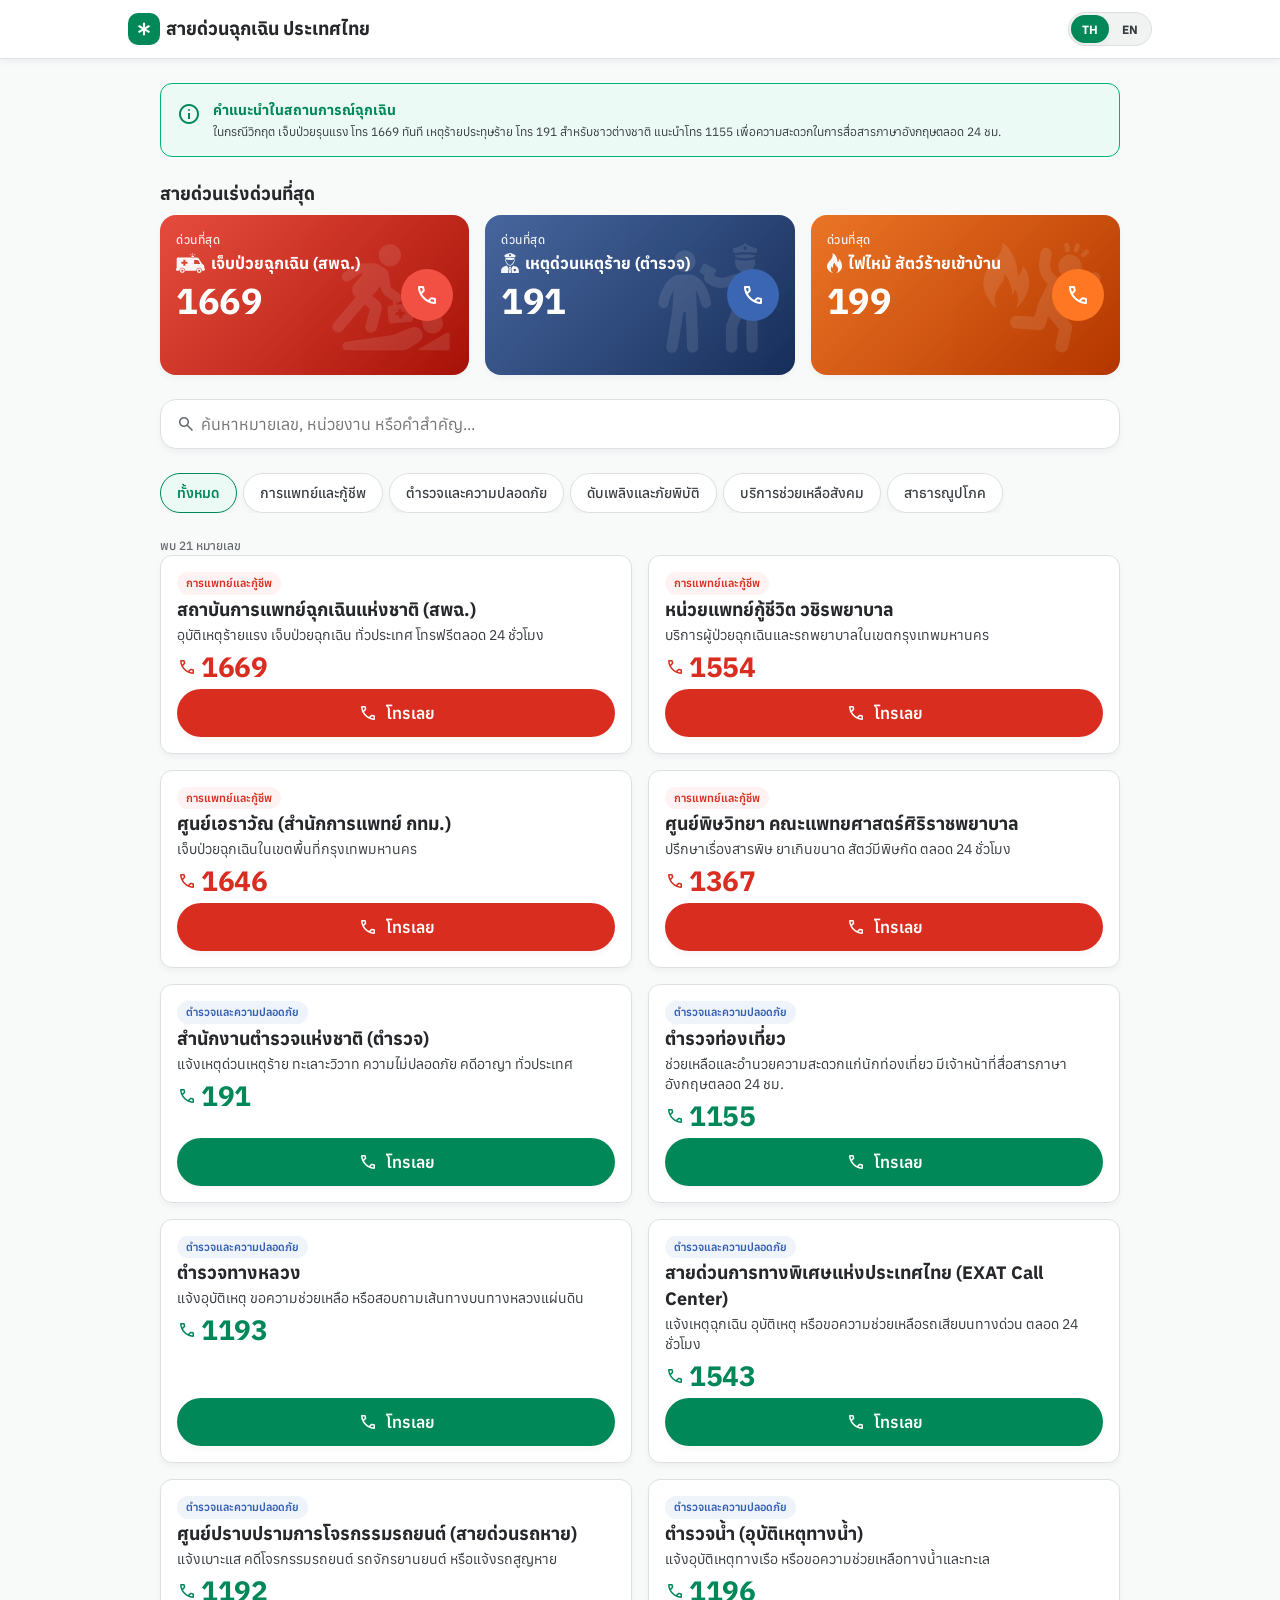
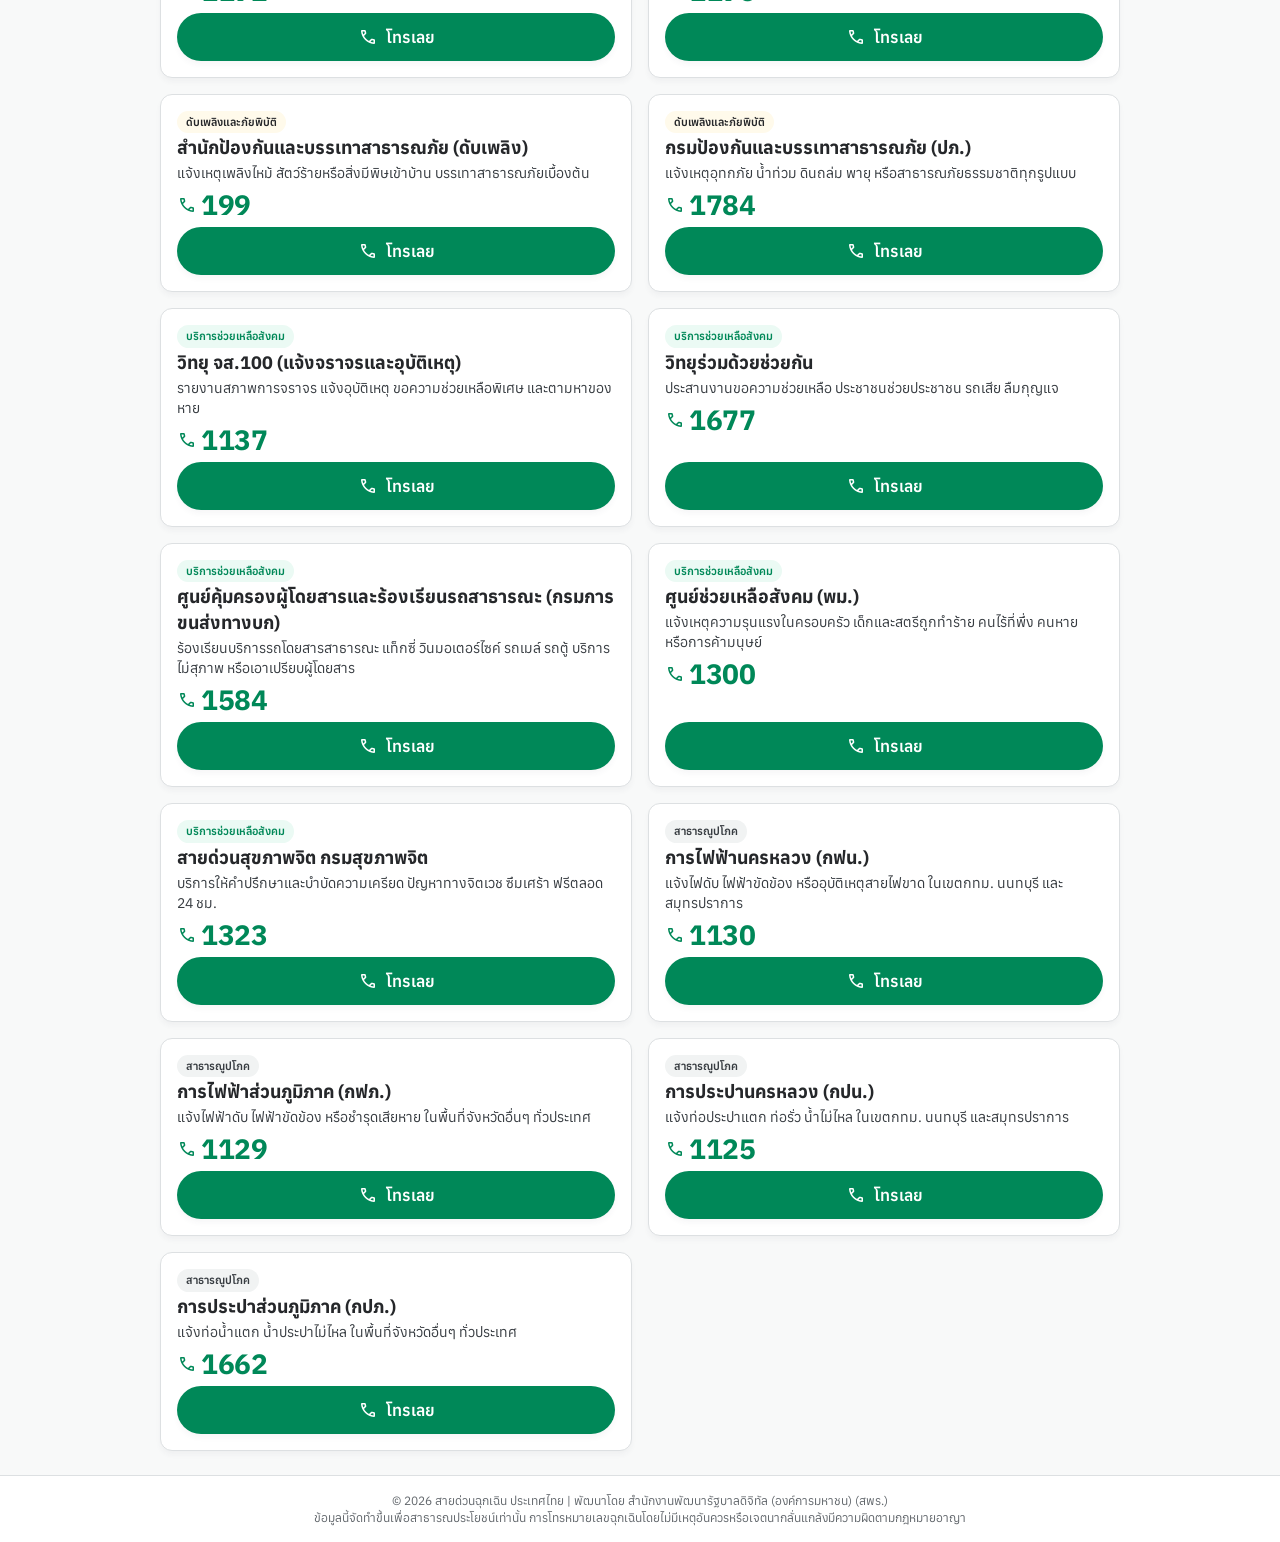
==== commit d6c1c3e0: "feat: integrate clarity tracking and enhance critical hotlines UI" ====
--- a/simple-sdk.html
+++ b/simple-sdk.html
@@ -37,6 +37,15 @@
   <link rel="icon" type="image/png" sizes="16x16" href="favicon/favicon-16x16.png">
   <link rel="manifest" href="favicon/site.webmanifest">
   <link rel="icon" type="image/x-icon" href="favicon/favicon.ico">
+
+  <!-- Microsoft Clarity Tracking Code -->
+  <script type="text/javascript">
+      (function(c,l,a,r,i,t,y){
+          c[a]=c[a]||function(){(c[a].q=c[a].q||[]).push(arguments)};
+          t=l.createElement(r);t.async=1;t.src="https://www.clarity.ms/tag/"+i;
+          y=l.getElementsByTagName(r)[0];y.parentNode.insertBefore(t,y);
+      })(window, document, "clarity", "script", "wuyvewodv4");
+  </script>
 
 </head>
 <body>
@@ -158,7 +167,7 @@
           if (urlParams.get('s') === 'profile') {
             e.preventDefault();
             if (window.openMiniApp) {
-              window.openMiniApp("xxxxx");
+              window.openMiniApp("ed14d30a-58d4-4d93-b095-b0ac6586a8f3");
             } else {
               console.warn("window.openMiniApp is not defined, calling 1669 directly.");
               window.location.href = "tel:1669";
--- a/style.css
+++ b/style.css
@@ -506,6 +506,36 @@
   outline-offset: 2px;
 }
 
+.quick-card::after {
+  content: '';
+  position: absolute;
+  bottom: -10px;
+  right: 60px;
+  height: 110%;
+  aspect-ratio: 1 / 1;
+  background-repeat: no-repeat;
+  background-position: bottom right;
+  background-size: contain;
+  opacity: 0.1; /* 10% opacity */
+  pointer-events: none;
+  z-index: 1;
+  transition: transform 0.3s cubic-bezier(0.16, 1, 0.3, 1);
+}
+
+.quick-card.medical::after {
+  background-image: url('_media/health-bg.svg');
+}
+.quick-card.police::after {
+  background-image: url('_media/police-bg.svg');
+}
+.quick-card.fire::after {
+  background-image: url('_media/fire-bg.svg');
+}
+
+.quick-card:hover::after {
+  transform: scale(1.08) translate(-5px, -5px);
+}
+
 /* Themed backgrounds for quick calls */
 .quick-card.medical {
   background: linear-gradient(135deg, #e02d1b 0%, #a61208 100%);
@@ -524,10 +554,27 @@
   color: var(--neutral-100);
 }
 
+/* Quick Card Decorative Vector Illustration */
+.quick-card-vector {
+  height: 20px;
+  width: auto;
+  opacity: 0.95;
+  pointer-events: none;
+  transition: transform 0.2s ease, opacity 0.2s ease;
+  flex-shrink: 0;
+}
+
+.quick-card:hover .quick-card-vector {
+  transform: scale(1.1);
+}
+
 .quick-card-info {
   display: flex;
   flex-direction: column;
   gap: var(--spacing-xxs);
+  position: relative;
+  z-index: 2;
+  max-width: calc(100% - 64px);
 }
 
 .quick-card-label {
@@ -536,12 +583,26 @@
   text-transform: uppercase;
   opacity: 0.9;
   letter-spacing: 0.5px;
+  display: inline-flex;
+  align-items: center;
+}
+
+.profile-badge-icon {
+  font-size: 14px !important;
+  display: inline-flex;
+  align-items: center;
+  justify-content: center;
+  margin-left: 6px;
+  vertical-align: middle;
 }
 
 .quick-card-dept {
   font-size: var(--font-size-title-m);
   font-weight: 700;
   line-height: var(--line-height-title-m);
+  display: inline-flex;
+  align-items: center;
+  gap: var(--spacing-sm);
 }
 
 .quick-card-number {
@@ -553,7 +614,6 @@
 }
 
 .quick-card-call-icon {
-  background-color: rgba(255, 255, 255, 0.2);
   width: 52px;
   height: 52px;
   border-radius: var(--radius-full);
@@ -561,12 +621,44 @@
   align-items: center;
   justify-content: center;
   color: var(--neutral-100);
-  transition: background-color 0.2s ease;
+  transition: background-color 0.2s ease, transform 0.2s cubic-bezier(0.175, 0.885, 0.32, 1.275);
   flex-shrink: 0;
+  position: absolute;
+  right: var(--spacing-xl);
+  top: 50%;
+  transform: translateY(-50%);
+  z-index: 2;
+}
+
+/* Opaque Solid Buttons for Quick Cards (no transparency over background vectors) */
+.quick-card.medical .quick-card-call-icon {
+  background-color: #f25042;
+}
+.quick-card.police .quick-card-call-icon {
+  background-color: #3b66b3;
+}
+.quick-card.fire .quick-card-call-icon {
+  background-color: #ff7722;
+}
+.quick-card.tourist .quick-card-call-icon {
+  background-color: #00aa6e;
+}
+
+.quick-card.medical:hover .quick-card-call-icon {
+  background-color: #f4675b;
+}
+.quick-card.police:hover .quick-card-call-icon {
+  background-color: #4c7ecf;
+}
+.quick-card.fire:hover .quick-card-call-icon {
+  background-color: #ff8b40;
+}
+.quick-card.tourist:hover .quick-card-call-icon {
+  background-color: #00c47f;
 }
 
 .quick-card:hover .quick-card-call-icon {
-  background-color: rgba(255, 255, 255, 0.35);
+  transform: translateY(-50%) scale(1.08);
 }
 
 /* Category Filter Navigation */
@@ -864,9 +956,10 @@
     justify-content: space-between;
   }
 
-  .quick-card-call-icon {
-    align-self: flex-end;
-  }
+  .quick-card::after {
+    right: -10px;
+  }
+
 
   .category-nav {
     margin: 0;
